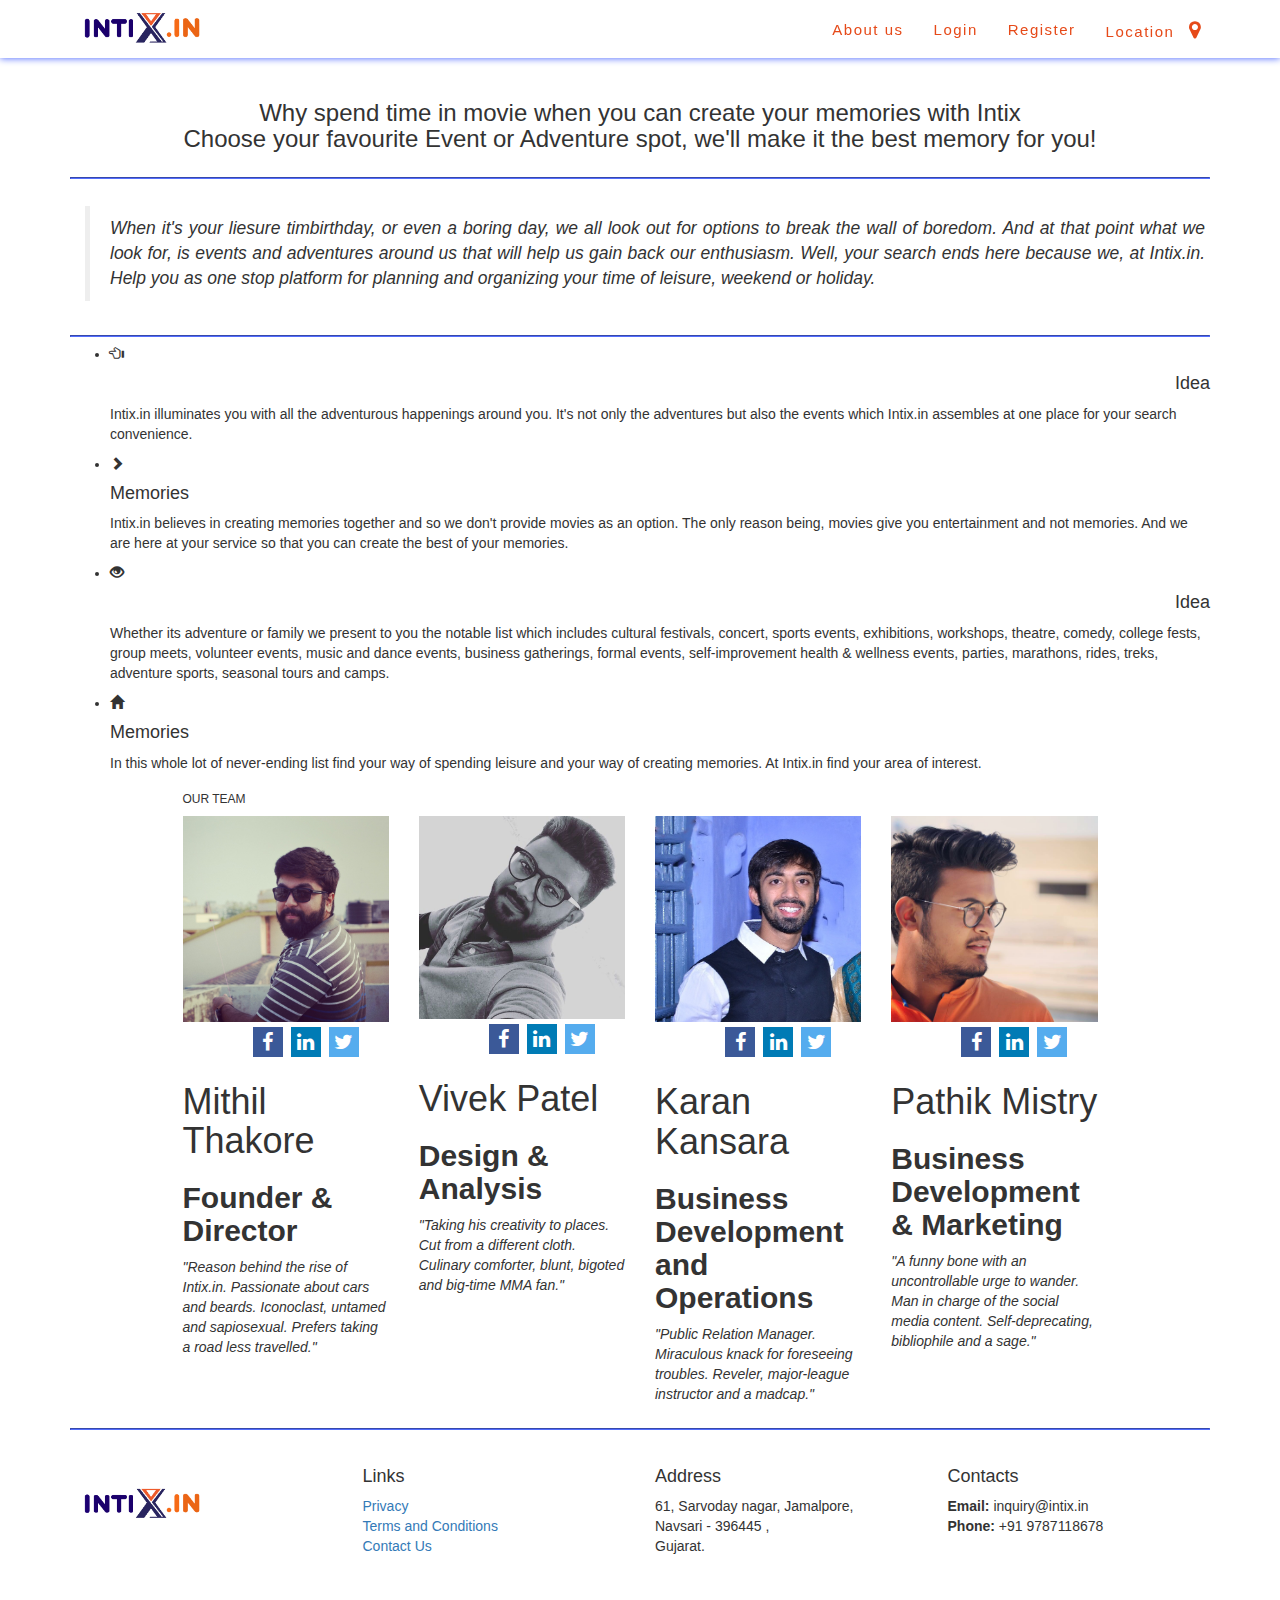
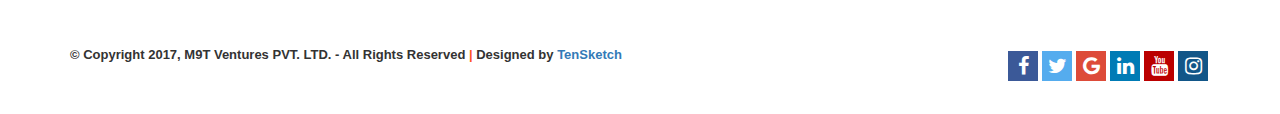
==== about.html @ 8bdb4c5f "intix design" ====
<!DOCTYPE html>
<html>
    <head>
        <title>About us_Intix.in</title>
        <meta name="viewport" content="width=device-width, initial-scale=1.0">
        <meta name="description" content="Events listing and tour planning. Intix believes in creating memories together. We encourages people to spend time together in events and tours rather than people going for movies together. By doing this, we create memories and social strength. We support people spending time with each other either by going places and events happening in and around their city. Whenever people want to step out of their home, we should find intix.in as a one stop solution for planning and organizing your time of leisure, weekend or holiday. This is cool!">
        <meta name="keywords" content="events, adventures, tours, event listing, events planning, best events,, music events, dance events, showtime, ">    
        <!-- Bootstrap -->
        <link rel="shortcut icon" href="images/logo.png" type="image/x-icon">
        
        <link rel="stylesheet" href="css/bootstrap.min.css">
        <link rel="stylesheet" href="https://maxcdn.bootstrapcdn.com/font-awesome/4.5.0/css/font-awesome.min.css">
        <!--stylesheet for our partners-->
        <link rel="stylesheet" href="css/infinite-slider.css">
        <link rel="stylesheet" href="css/style.css">
        <!-- HTML5 Shim andd Respond.js IE8 support of HTML5 elements and media queries -->
        <!-- WARNING: Respond.js doesn't work if you view the page via file:// -->
        <!--[if lt IE 9]>
        <script src="https://oss.maxcdn.com/libs/html5shiv/3.7.0/html5shiv.js"></script>
        <script src="https://oss.maxcdn.com/libs/respond.js/1.3.0/respond.min.js"></script>
        <![endif]-->
                
    </head>
    <body>
        <!--navbar starts-->
      <header>
            <nav class="navbar navbar-white navbar-fixed-top">
                <div class="container">
                    <div class="navbar-header">
                        <a class="navbar-brand" href="index.html">
                            <img alt="Brand" src="images/logo.png" style="width:150px;margin-top: -24px;">
                        </a>
                        <button type="button" class="navbar-toggle collapsed" data-toggle="collapse" data-target="#navbar" aria-expanded="false" aria-controls="navbar">
                            <span class="icon-bar"></span>
                            <span class="icon-bar"></span>
                            <span class="icon-bar"></span>
                        </button>
                    </div>
                    <div id="navbar" class="navbar-collapse collapse">
                        <ul class="nav navbar-nav navbar-right" id="snav">
                            <li><a href="about.html">About us</a></li>
                            <li><a href="#about">Login</a></li>
                            <li><a href="#contact">Register</a></li>
                            <li class="dropdown">
                                <a href="#" class="dropdown-toggle" data-toggle="dropdown" role="button" aria-haspopup="true" aria-expanded="false">Location <span class="fa fa-map-marker location"></span></a>
                                <ul class="dropdown-menu">
                                    <li><a href="#">Bengaluru</a></li>
                                    <li><a href="#">Kolkatta</a></li>
                                    <li><a href="#">Mumbai</a></li>
                                    <li><a href="#">Chennai</a></li>
                                </ul>
                            </li>
                        </ul>
                    </div><!--/.nav-collapse -->
                </div>
            </nav>
        </header>
        <!--navbar ends-->
        <br><br><br><br>
        <div class="container">
            <div class="row">
                <h3><center>Why spend time in movie when you can create your memories with Intix<br>Choose your favourite Event or Adventure spot, we'll make it the best memory for you!</center></h3>
            </div>
            <hr>
        <div class="container">
            <br>
                <blockquote style="text-align: justify; font-style: italic;">When it's your liesure timbirthday, or even a boring day, we all look out for options to break the wall of boredom. And at that point what we look for, is events and adventures around us that will help us gain back our enthusiasm. Well, your search ends here because we, at Intix.in. Help you as one stop platform for planning and organizing your time of leisure, weekend or holiday. </blockquote>
            </div>
            <hr>
    <ul class="timeline">
        <li>
          <div class="timeline-badge info"><i class="glyphicon glyphicon-hand-left"></i></div>
          <div class="timeline-panel" >
            <div class="timeline-heading" style="text-align: right;">
              <h4 class="timeline-title">Idea</h4>
              
            </div>
            <div class="timeline-body" >
              <p>Intix.in illuminates you with all the adventurous happenings around you. It's not only the adventures but also the events which Intix.in assembles at one place for your search convenience.</p>
            </div>
          </div>
        </li>
        <li class="timeline-inverted">
          <div class="timeline-badge warning"><i class="glyphicon glyphicon-chevron-right"></i></div>
          <div class="timeline-panel">
            <div class="timeline-heading">
              <h4 class="timeline-title">Memories</h4>
            </div>
            <div class="timeline-body">
              <p>Intix.in believes in creating memories together and so we don't provide movies as an option. The only reason being, movies give you entertainment and not memories. And we are here at your service so that you can create the best of your memories.</p>
            </div>
          </div>
        </li>
        <li>
          <div class="timeline-badge danger"><i class="glyphicon glyphicon-eye-open"></i></div>
          <div class="timeline-panel">
            <div class="timeline-heading">
              <h4 class="timeline-title" style="text-align: right;">Idea</h4>
              
            </div>
            <div class="timeline-body">
              <p>Whether its adventure or family we present to you the notable list which includes cultural festivals, concert, sports events, exhibitions, workshops, theatre, comedy, college fests, group meets, volunteer events, music and dance events, business gatherings, formal events, self-improvement health & wellness events, parties, marathons, rides, treks, adventure sports, seasonal tours and camps.</p>
            </div>
          </div>
        </li>
        <li class="timeline-inverted">
          <div class="timeline-badge default"><i class="glyphicon glyphicon-home"></i></div>
          <div class="timeline-panel">
            <div class="timeline-heading">
              <h4 class="timeline-title">Memories</h4>
            </div>
            <div class="timeline-body">
              <p>In this whole lot of never-ending list find your way of spending leisure and your way of creating memories. At Intix.in find your area of interest.</p>
            </div>
          </div>
        </li>
        </ul> 
	</div>
            <section class="team">
                <div class="container">
                    <div class="row">
                        <div class="col-md-10 col-md-offset-1">
                            <div class="col-lg-12">
                                <h6 class="description">OUR TEAM</h6>
                                <div class="row pt-md">
                                    <div class="col-lg-3 col-md-3 col-sm-4 col-xs-12 profile">
                                        <div class="img-box">
                                            <img src="images/mithil.jpg" id="imgray" class="img-responsive">
                                            <ul class="text-center">
                                                <a href="#" class="fa fa-facebook"></a>
                                                <a href="#" class="fa fa-linkedin"></a>
                                                <a href="#" class="fa fa-twitter"></a>
                                            </ul>
                                        </div>
                                        <div class="team">                                             
                                            <h1>Mithil Thakore</h1>
                                            <h2><b>Founder & Director</b></h2>
                                            <p><i>"Reason behind the rise of Intix.in. Passionate about cars and beards. Iconoclast, untamed and sapiosexual. Prefers taking a road less travelled."</i></p>
                                        </div>
                                    </div>
                                    <div class="col-lg-3 col-md-3 col-sm-4 col-xs-12 profile">
                                        <div class="img-box">
                                            <img src="images/vivek.jpg" id="imgray" class="img-responsive">
                                            <ul class="text-center">
                                                <a href="#" class="fa fa-facebook"></a>
                                                <a href="#" class="fa fa-linkedin"></a>
                                                <a href="#" class="fa fa-twitter"></a>
                                            </ul>
                                        </div>
                                        <div class="team">                                             
                                            <h1>Vivek Patel</h1>
                                            <h2><b>Design & Analysis</b></h2>
                                            <p><i>"Taking his creativity to places. Cut from a different cloth. Culinary comforter, blunt, bigoted and big-time MMA fan."</i></p>
                                        </div>
                                    </div>
                                    <div class="col-lg-3 col-md-3 col-sm-4 col-xs-12 profile">
                                        <div class="img-box">
                                            <img src="images/Karan.jpg" id="imgray" class="img-responsive">
                                            <ul class="text-center">
                                                <a href="#" class="fa fa-facebook"></a>
                                                <a href="#" class="fa fa-linkedin"></a>
                                                <a href="#" class="fa fa-twitter"></a>
                                            </ul>
                                        </div>
                                        <div class="team">                                             
                                            <h1>Karan Kansara</h1>
                                            <h2><b>Business Development and Operations</b></h2>
                                            <p><i>"Public Relation Manager. Miraculous knack for foreseeing troubles. Reveler, major-league instructor and a madcap."</i></p>
                                        </div>
                                    </div>
                                    <div class="col-lg-3 col-md-3 col-sm-4 col-xs-12 profile">
                                        <div class="img-box">
                                            <img src="images/Pathik.jpg" id="imgray" class="img-responsive">
                                            <ul class="text-center">
                                                <a href="#" class="fa fa-facebook"></a>
                                                <a href="#" class="fa fa-linkedin"></a>
                                                <a href="#" class="fa fa-twitter"></a>
                                            </ul>
                                        </div>
                                        <div class="team">                                             
                                            <h1>Pathik Mistry</h1>
                                            <h2><b>Business Development & Marketing</b></h2>
                                            <p><i>"A funny bone with an uncontrollable urge to wander. Man in charge of the social media content. Self-deprecating, bibliophile and a sage."</i></p>
                                        </div>
                                    </div><div class="col-lg-3 col-md-3 col-sm-4 col-xs-12 profile">
                                       
                                    </div>
                                </div>
                            </div>
                        </div>
                    </div>
                </div>
            </section>
        
        <!--footer starts-->
        <footer>
            <div class="container">
                <hr>
                <div class="row" style="padding-top: 20px;">
                <div class="col-sm-12 col-md-3 col-lg-3">
                    <a class="navbar-brand" href="index.html"><img alt="Brand" src="images/logo.png" style="width:150px;"></a>
                </div>    
                    <div class="col-sm-12 col-md-3 col-lg-3">
                        <h4>Links</h4>
                            <a class="linkfooter" href="privacy.html" target="_blank">Privacy</a><br>
                            <a class="linkfooter" href="terms_&_conditions.html" target="_blank">Terms and Conditions</a><br>
                            <a class="linkfooter" href="privacy.html" target="_blank">Contact Us</a><br>
                    </div>    
                    <div class="col-sm-12 col-md-3 col-lg-3">
                        <h4>Address</h4>
                        <p>61, Sarvoday nagar, Jamalpore,<br>Navsari - 396445 , <br>Gujarat.</p>
                        
                    </div>    
                    <div class="col-sm-12 col-md-3 col-lg-3" >
                        <h4>Contacts</h4>
                        <p><b>Email:</b>&nbsp;inquiry@intix.in<br><b>Phone:</b>&nbsp;+91 9787118678</p>
                    </div>    
                </div>
                <br><br><br><br>
                <div class="row">
                    <div class="col-sm-12 col-md-6 col-lg-6">
                        <div class="copyright">
                            <p> © Copyright 2017, M9T Ventures PVT. LTD. - All Rights Reserved <span style="color: #FF5722">|</span> Designed by <a href="www.tensketch.com">TenSketch</a></p>
                        </div>
                    </div>
                    <div class="col-sm-12 col-md-6 col-lg-6">
                        <div class="social">
                            <a href="#" class="fa fa-facebook"></a>
                            <a href="#" class="fa fa-twitter"></a>
                            <a href="#" class="fa fa-google"></a>
                            <a href="#" class="fa fa-linkedin"></a>
                            <a href="#" class="fa fa-youtube"></a>
                            <a href="#" class="fa fa-instagram"></a>
                            
                        </div>
                    </div>
                                     
                    
                </div>
                
                    
            
            </div>
        </footer>
        <!--footer ends-->
        
        <!-- jQuery (necessary for Bootstrap's JavaScript plugins) -->
        <script src="https://ajax.googleapis.com/ajax/libs/jquery/1.12.4/jquery.min.js"></script>
        <!-- Include all compiled plugins (below), or include individual files as needed -->
        <script src="js/bootstrap.min.js"></script>
        
  </body>
</html>
---- css/infinite-slider.css ----
/* Slider */
.slick-slide {
    margin: 0px 20px;
}

.slick-slide img {
    width: 100%;
}

.slick-slider
{
    position: relative;
    display: block;
    box-sizing: border-box;
    -webkit-user-select: none;
    -moz-user-select: none;
    -ms-user-select: none;
            user-select: none;
    -webkit-touch-callout: none;
    -khtml-user-select: none;
    -ms-touch-action: pan-y;
        touch-action: pan-y;
    -webkit-tap-highlight-color: transparent;
}

.slick-list
{
    position: relative;
    display: block;
    overflow: hidden;
    margin: 0;
    padding: 0;
}
.slick-list:focus
{
    outline: none;
}
.slick-list.dragging
{
    cursor: pointer;
    cursor: hand;
}

.slick-slider .slick-track,
.slick-slider .slick-list
{
    -webkit-transform: translate3d(0, 0, 0);
       -moz-transform: translate3d(0, 0, 0);
        -ms-transform: translate3d(0, 0, 0);
         -o-transform: translate3d(0, 0, 0);
            transform: translate3d(0, 0, 0);
}

.slick-track
{
    position: relative;
    top: 0;
    left: 0;
    display: block;
}
.slick-track:before,
.slick-track:after
{
    display: table;
    content: '';
}
.slick-track:after
{
    clear: both;
}
.slick-loading .slick-track
{
    visibility: hidden;
}

.slick-slide
{
    display: none;
    float: left;
    height: 100%;
    min-height: 1px;
}
[dir='rtl'] .slick-slide
{
    float: right;
}
.slick-slide img
{
    display: block;
}
.slick-slide.slick-loading img
{
    display: none;
}
.slick-slide.dragging img
{
    pointer-events: none;
}
.slick-initialized .slick-slide
{
    display: block;
}
.slick-loading .slick-slide
{
    visibility: hidden;
}
.slick-vertical .slick-slide
{
    display: block;
    height: auto;
    border: 1px solid transparent;
}
.slick-arrow.slick-hidden {
    display: none;
}
---- css/style.css ----
/* navbar style */
            .navbar-white {
                background-color:#fff;
                border-radius:0;
                box-shadow: 0px 0.5px 7px #536DFE;
                padding: 5px 0px 0px;
                
            }
            .navbar-nav > li >a{
                color:#E64A19;
            }
            .navbar-nav > li >a:hover{
                background:#FF5722;
                color:#fff;
            }
            .location{
                padding: 0px !important;
                margin: 0px !important;
            }
            .navbar-toggle .icon-bar{
                background-color: black;
            }
            #snav{
                font-size: 15px; 
                font-weight:300; 
                color: #212121; 
                letter-spacing: 0.15rem;
            }
.navbar-brand{
    margin-left: 0px !important;
    padding-left: 0px;
}
                        
            /* html & body styles */
            body{
                background: #fff;
            }

            /* horizontal line style */
            hr{
                display: block;
                margin-top: 1em;
                margin-bottom: 0.5em;
                margin-left: auto;
                margin-right: auto;
                border-style: inset;
                border-width: 1px;
                border-color: #536DFE;
            }

            /* Carousel Styles*/
            .carousel-indicators .active {
                background-color: #2980b9;
            }
            
            .carousel-inner img {
                width: 100%;
                height: 100%;
            }
            .carousel-inner{
                height: 40vh;
            }
            .carousel-control {
                width: 0;
            }

            .carousel-control.left,.carousel-control.right {
	           opacity: 1;
	           filter: alpha(opacity=100);
	           background-image: none;
	           background-repeat: no-repeat;
	           text-shadow: none;
            }

            .carousel-control.left span {
                padding: 15px;
            }

            .carousel-control.right span {
	           margin-right: 5px;
            }   
            
            .carousel-control .glyphicon-chevron-left, 
            .carousel-control .glyphicon-chevron-right, 
            .carousel-control .icon-prev, 
            .carousel-control .icon-next {
	           position: absolute;
	           top: 45%;
	           z-index: 5;
	           display: inline-block;
            }

            .carousel-control .glyphicon-chevron-left,
            .carousel-control .icon-prev {
	           left: 0;
            }

            .carousel-control .glyphicon-chevron-right,
            .carousel-control .icon-next {
	           right: 0;
            }

            .carousel-cntrol.left span,
            .carousel-control.right span {
	           background-color: none;
            }

            .carousel-control.left span:hover,
            .carousel-control.right span:hover {
	           opacity: .7;
	           filter: alpha(opacity=70);
            }
            
            /* style for tab toggle*/
            .stab{
                font-size: 17px; 
                font-weight:500; 
                color: #212121; 
                letter-spacing: 0.2rem;
                border: 1.5px solid;
                border-color: #FF5722;
            }
            nav-tabs > li, .nav-pills > li {
                float:none;
                display:inline-block;
                *display:inline; /* ie7 fix */
                zoom:1; /* hasLayout ie7 trigger */
                padding: 10px;
            }
            .nav-tabs, .nav-pills {
                text-align: center;
                border-radius: 10px;
            }       
            .tab-content{
                position: relative;
                padding-top: 20px;
            }
            .nav-pills>li.active>a, .nav-pills>li.active>a:focus, .nav-pills>li.active>a:hover{
                color: #fff;
                background-color: #FF5722; 
            }

            /* hover image with center icons */
            .pdf-thumb-box{
                display:inline-block;
                position:relative !important; 
                overflow: hidden;
                border-radius: 5px;
                
            }
            .pdf-thumb-box-overlay {
                display:none;
            }
            .pdf-thumb-box a:hover .pdf-thumb-box-overlay {
                display:inline;
                text-align:center;
                position: absolute;
                transition: background 0.2s ease, padding 0.8s linear;
                background-color: #6D5CA1; 
                color: #fff;
                width:100%;
                height:100%;
                text-shadow: 0 1px 2px rgba(0, 0, 0, .6);
                opacity: 0.85   ;
            }
            .pdf-thumb-box-overlay span {
                position: relative;
                top: 35%;
                -webkit-transform: translateY(-50%);
                -ms-transform: translateY(-50%);
                transform: translateY(-50%);
            }

            /* style for all categories */
            .name-allc{
                padding-top: 10px;
                padding-left: 40px;
                color: #212121;
                font-weight: 500;
                font-size: 15px;
            }
            #icon_size{
                height: 60px;
                width: 60px;
                margin-left: 32px;
            }
            
            /*featured section card style*/
            .card{
                text-align: center;
                font-weight: 600;
                box-shadow: 0px 5px 10px 0px #BDBDBD;
                border-left: 0px solid #BDBDBD;
                border-radius: 5px
            }
            
            /* style for testimonials */
            #quote-carousel {
                padding: 0 10px 30px 10px;
                margin-top: 20px;
            }
            #quote-carousel .carousel-control {
                background: none;
                color: #CACACA;
                font-size: 2.3em;
                text-shadow: none;
                margin-top: 30px;
            }
            #quote-carousel .carousel-indicators {
                position: relative;
                right: 50%;
                top: 0%;
                bottom: 0px;
                margin-top: 0;
                
                margin-right: -19px;
            }
            #quote-carousel .carousel-indicators li {
                width: 50px;
                height: 50px;
                cursor: pointer;
                border: 1px solid #ccc;
                box-shadow: 0 0 5px rgba(0, 0, 0, 0.1);
                border-radius: 50%;
                opacity: 0.4;
                overflow: hidden;
                transition: all .4s ease-in;
                vertical-align: middle;
            }
            #quote-carousel .carousel-indicators .active {
                width: 128px;
                height: 128px;
                opacity: 1;
                transition: all .2s;
            }   
            .item blockquote {
                border-left: none;
                margin: 0;
            }
            .item blockquote p:before {
                content: "\f10d";
                font-family: 'Fontawesome';
                float: left;
                margin-right: 10px;
            }
/* maps style*/
            .map-responsive{
                overflow:hidden;
                padding-bottom: 75%;
                position:relative;
                height:0;
                margin-left: 60px;
                border-radius: 5px;
                box-shadow: 1px 1px 4px 1px;
            }
            .map-responsive iframe{
                left:0;
                top:0;
                height:100%;
                width:100%;
                position:absolute;
            }
            /*form style*/ 
            #formdiv{
                border-radius: 5px;
                padding-bottom: 10px;
                padding-top: 10px;
                box-shadow: 1px 1px 4px 1px;
            }
            
            .btn {
                padding: 10px 20px;
                border: 0 none;
                font-weight: 700;
                letter-spacing: 2px;
                text-transform: uppercase;
            }
 
            .btn:focus, .btn:active:focus, .btn.active:focus {
                outline: 0 none;
            }
 
            .btn-primary {
                background: #E64A19;
                color: #ffffff;
                margin: 5px;
            }
 
            .btn-primary:hover, .btn-primary:focus, .btn-primary:active, .btn-primary.active, .open > .dropdown-toggle.btn-primary {
                background: #FF5722;
            }
 
            .btn-primary:active, .btn-primary.active {
                background: #E64A19;
                box-shadow: none;
            }
            .form-control:focus, .select:focus {
                border-color: #eb6616;
                box-shadow: 0 0px 1px rgb(235,102,22);
            }
            .form-group {
                margin-bottom: 15px;
                
            }
            .form-control{
                
            }
            /*form style*/ 
                
            /*style for select*/
            #tic_details{
                padding-bottom: 10px;
                padding-top: 10px;
            }
            .select, #form{
                border-radius: 5px;
                padding-bottom: 10px;
                padding-top: 10px;
                width: 50%;
                text-align: left;
                padding-left: 10px;
            }
            /* testimonials Carousel */

            #quote-carousel {
                padding: 0 10px 30px 10px;
                margin-top: 30px;
    
            }
            #quote-carousel .carousel-control {
                background: none;
                color: #CACACA;
                font-size: 2.3em;
                text-shadow: none;
                margin-top: 30px;
            }
            #quote-carousel .carousel-control.left {
                left: -60px;
            }
            #quote-carousel .carousel-control.right {
                right: -60px;
            }
            #quote-carousel .carousel-indicators {
                right: 50%;
                top: auto;
                bottom: 0px;
                margin-right: -19px;
            }
            #quote-carousel .carousel-indicators li {
                width: 50px;
                height: 50px;
                margin: 5px;
                cursor: pointer;
                border: 4px solid #CCC;
                border-radius: 50px;
                opacity: 0.4;
                overflow: hidden;
                transition: all 0.4s;
            }
            #quote-carousel .carousel-indicators .active {
                background: #333333;
                width: 128px;
                height: 128px;
                border-radius: 100px;
                border-color: #f33;
                opacity: 1;
                overflow: hidden;
            }
            .carousel-inner {
                min-height: 300px;
            }
            .item blockquote {
                border-left: none;
                margin: 0;
            }
            .item blockquote p:before {
                content: "\f10d";
                font-family: 'Fontawesome';
                float: left;
                margin-right: 10px;
            }
            
            /*footer style*/
            .social{
                padding-left: 0;
                margin-bottom: 2em;
                list-style: none;
                display: flex;
                flex-wrap: wrap;
                justify-content: flex-end;
                -webkit-justify-content: flex-end;
            }
            .copyright{
                
                font-size: 13px;
                font-weight: 600;
                
            }

            /* style for social icons*/
            .fa {
                padding: 5px;
                font-size: 20px;
                width: 30px;
                text-align: center;
                text-decoration: none;
                margin: 5px 2px;
            }
            .fa:hover {
                opacity: 0.7;
            }
            .fa-facebook {
                background: #3B5998;
                color: white;
            }

            .fa-twitter {
                background: #55ACEE;
                color: white;
            }
            .fa-google {
                background: #dd4b39;
                color: white;
            }

            .fa-linkedin {
                background: #007bb5;
                color: white;
            }

            .fa-youtube {
                background: #bb0000;
                color: white;
            }       

            .fa-instagram {
                background: #125688;
                color: white;
            }
            


/*booking page styles*/
.img1 {
    /*filter: gray; IE6-9 *
    -webkit-filter: grayscale(1); /* Google Chrome, Safari 6+ & Opera 15+ */
    -webkit-box-shadow: 0px 2px 6px 1px rgb(83,109,254);
    -moz-box-shadow: 0px 2px 6px 1px rgb(83,109,254);
    box-shadow: 0px 2px 6px 1px rgb(83,109,254);
}

.img1:hover {
    filter: none; /* IE6-9 */
    -webkit-filter: grayscale(0); /* Google Chrome, Safari 6+ & Opera 15+ */
}
/*booking page styles*/
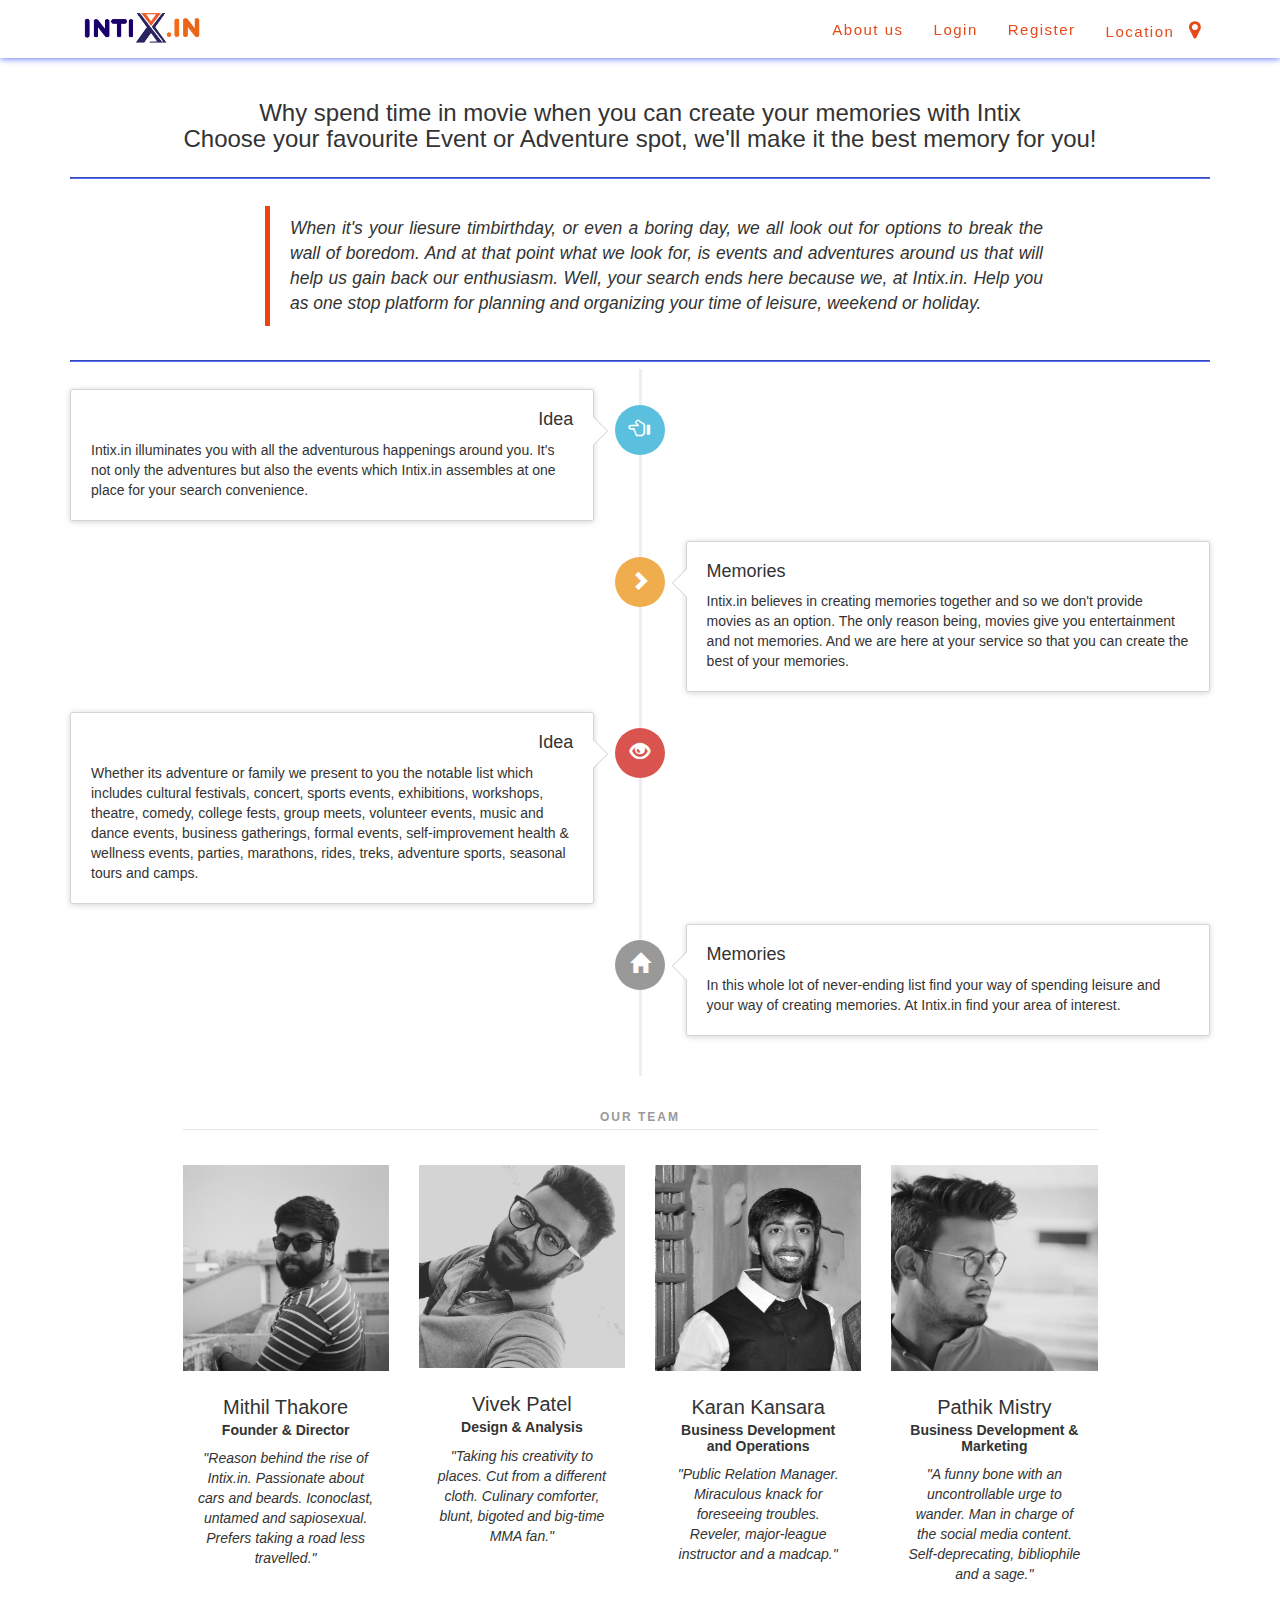
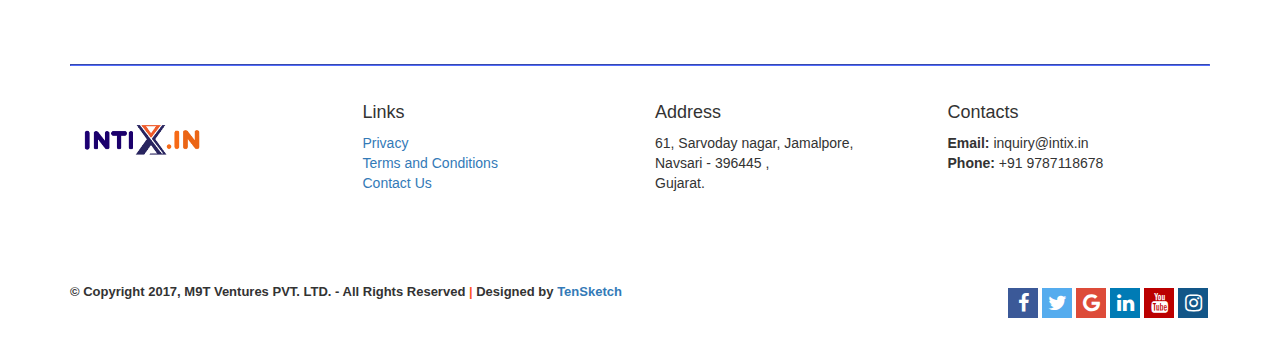
==== commit 66402c8d: "about us styles edited" ====
--- a/about.html
+++ b/about.html
@@ -19,6 +19,299 @@
         <script src="https://oss.maxcdn.com/libs/html5shiv/3.7.0/html5shiv.js"></script>
         <script src="https://oss.maxcdn.com/libs/respond.js/1.3.0/respond.min.js"></script>
         <![endif]-->
+        <style>
+                      /*style for about us timeline*/
+            .timeline {
+                list-style: none;
+                padding: 20px 0 20px;
+                position: relative;
+            }
+
+            .timeline:before {
+                top: 0;
+                bottom: 0;
+                position: absolute;
+                content: " ";
+                width: 3px;
+                background-color: #eeeeee;
+                left: 50%;
+                margin-left: -1.5px;
+            }
+
+            .timeline > li {
+                margin-bottom: 20px;
+                position: relative;
+            }
+
+            .timeline > li:before,.timeline > li:after {
+                content: " ";
+                display: table;
+            }
+
+            .timeline > li:after {
+                clear: both;
+            }
+            
+            .timeline > li:before,.timeline > li:after {
+                content: " ";
+                display: table;
+            }
+
+            .timeline > li:after {
+                clear: both;
+            }
+
+            .timeline > li > .timeline-panel {
+                width: 46%;
+                float: left;
+                border: 1px solid #d4d4d4;
+                border-radius: 2px;
+                padding: 20px;
+                position: relative;
+                -webkit-box-shadow: 0 1px 6px rgba(0, 0, 0, 0.175);
+                box-shadow: 0 1px 6px rgba(0, 0, 0, 0.175);
+            }
+
+            .timeline > li > .timeline-panel:before {
+                position: absolute;
+                top: 26px;
+                right: -15px;
+                display: inline-block;
+                border-top: 15px solid transparent;
+                border-left: 15px solid #ccc;
+                border-right: 0 solid #ccc;
+                border-bottom: 15px solid transparent;
+                content: " ";
+            }   
+
+            .timeline > li > .timeline-panel:after {
+                position: absolute;
+                top: 27px;
+                right: -14px;
+                display: inline-block;
+                border-top: 14px solid transparent;
+                border-left: 14px solid #fff;
+                border-right: 0 solid #fff;
+                border-bottom: 14px solid transparent;
+                content: " ";
+            }
+
+            .timeline > li > .timeline-badge {
+                color: #fff;
+                width: 50px;      
+                height: 50px;
+                line-height: 50px;
+                font-size: 1.4em;
+                text-align: center;
+                position: absolute;
+                top: 16px;
+                left: 50%;
+                margin-left: -25px;
+                background-color: #999999;
+                z-index: 100;
+                border-top-right-radius: 50%;
+                border-top-left-radius: 50%;
+                border-bottom-right-radius: 50%;
+                border-bottom-left-radius: 50%;
+            }
+
+            .timeline > li.timeline-inverted > .timeline-panel {
+                float: right;
+            }
+
+            .timeline > li.timeline-inverted > .timeline-panel:before {
+                border-left-width: 0;
+                border-right-width: 15px;
+                left: -15px;
+                right: auto;
+            }
+
+            .timeline > li.timeline-inverted > .timeline-panel:after {
+                border-left-width: 0;
+                border-right-width: 14px;
+                left: -14px;
+                right: auto;
+            }
+
+            .timeline-badge.primary {
+                background-color: #2e6da4 !important;
+            }
+
+            .timeline-badge.success {
+                background-color: #3f903f !important;
+            }
+
+            .timeline-badge.warning {
+                background-color: #f0ad4e !important;
+            }       
+
+.timeline-badge.danger {
+    background-color: #d9534f !important;
+}
+
+.timeline-badge.info {
+    background-color: #5bc0de !important;
+}
+
+.timeline-title {
+    margin-top: 0;
+    color: inherit;
+}
+
+.timeline-body > p,
+.timeline-body > ul {
+    margin-bottom: 0;
+}
+
+.timeline-body > p + p {
+  margin-top: 5px;
+}
+
+@media (max-width: 767px) {
+  ul.timeline:before {
+    left: 40px;
+  }
+  
+  ul.timeline > li > .timeline-panel {
+    width: calc(100% - 90px);
+    width: -moz-calc(100% - 90px);
+    width: -webkit-calc(100% - 90px);
+  }
+  
+  ul.timeline > li > .timeline-badge {
+    left: 15px;
+    margin-left: 0;
+    top: 16px;
+  }
+  
+  ul.timeline > li > .timeline-panel {
+    float: right;
+  }
+  
+  ul.timeline > li > .timeline-panel:before {
+    border-left-width: 0;
+    border-right-width: 15px;
+    left: -15px;
+    right: auto;
+  }
+  
+  ul.timeline > li > .timeline-panel:after {
+    border-left-width: 0;
+    border-right-width: 14px;
+    left: -14px;
+    right: auto;
+  }
+}
+            
+            blockquote {  
+                width: 70%;
+                border-color: #ef420d;
+                margin-left: 180px;
+            }
+            /*style for meeet the teams starts*/
+            @import url(https://fonts.googleapis.com/css?family=Quicksand:400,300);
+
+.team{
+    padding:15px;
+    text-align: center;
+}
+h6.description{
+	font-weight: bold;
+	letter-spacing: 2px;
+	color: #999;
+	border-bottom: 1px solid rgba(0, 0, 0,0.1);
+	padding-bottom: 5px;
+}
+.profile{
+	margin-top: 25px;
+}
+.profile h1{
+	font-weight: normal;
+	font-size: 20px;
+	margin:10px 0 0 0;
+}
+.profile h2{
+	font-size: 14px;
+	font-weight: lighter;
+	margin-top: 5px;
+}
+.profile .img-box{
+	opacity: 1;
+	display: block;
+	position: relative;
+}
+.profile .img-box:after{
+	content:"";
+	opacity: 0;
+	background-color: #EE5A2A;
+	position: absolute;
+	right: 0;
+	left: 0;
+	top: 0;
+	bottom: 0;
+    
+}
+.img-box ul{
+	position: absolute;
+	z-index: 2;
+	bottom: 50px;
+	text-align: center;
+	width: 100%;
+	padding-left: 0px;
+	height: 0px;
+	margin:0px;
+	opacity: 0;
+}
+.profile .img-box:after, .img-box ul, .img-box ul li{
+	-webkit-transition: all 0.5s ease-in-out 0s;
+    -moz-transition: all 0.5s ease-in-out 0s;
+    transition: all 0.5s ease-in-out 0s;
+    
+}
+.img-box ul li{
+	font-size: 20px;
+	letter-spacing: 10px;
+}
+.img-box ul li{
+	width: 30px;
+    height: 30px;
+    text-align: center;
+    border: none;
+    margin: 2px;
+    padding: 5px;
+	display: inline-block;
+}
+
+.img-box:hover:after{
+	opacity: 0.5;
+    
+}
+.img-box:hover ul{
+	opacity: 1;
+    
+}
+
+.img-box ul a{
+	-webkit-transition: all 0.3s ease-in-out 0s;
+	-moz-transition: all 0.3s ease-in-out 0s;
+	transition: all 0.3s ease-in-out 0s;
+    
+}
+            #imgray{
+                -webkit-filter: grayscale(100%); /* Safari 6.0 - 9.0 */
+    filter: grayscale(100%);
+            }
+            .img-box a{
+	color: #fff;
+                text-decoration: none;
+    
+}
+
+
+
+            /*style for meeet the teams ends*/
+            
+        </style>
                 
     </head>
     <body>
@@ -202,9 +495,9 @@
                 </div>    
                     <div class="col-sm-12 col-md-3 col-lg-3">
                         <h4>Links</h4>
-                            <a class="linkfooter" href="privacy.html" target="_blank">Privacy</a><br>
-                            <a class="linkfooter" href="terms_&_conditions.html" target="_blank">Terms and Conditions</a><br>
-                            <a class="linkfooter" href="privacy.html" target="_blank">Contact Us</a><br>
+                            <a class="linkfooter" href="privacy.html">Privacy</a><br>
+                            <a class="linkfooter" href="terms_&_conditions.html">Terms and Conditions</a><br>
+                            <a class="linkfooter" href="privacy.html">Contact Us</a><br>
                     </div>    
                     <div class="col-sm-12 col-md-3 col-lg-3">
                         <h4>Address</h4>
@@ -225,12 +518,12 @@
                     </div>
                     <div class="col-sm-12 col-md-6 col-lg-6">
                         <div class="social">
-                            <a href="#" class="fa fa-facebook"></a>
-                            <a href="#" class="fa fa-twitter"></a>
-                            <a href="#" class="fa fa-google"></a>
-                            <a href="#" class="fa fa-linkedin"></a>
-                            <a href="#" class="fa fa-youtube"></a>
-                            <a href="#" class="fa fa-instagram"></a>
+                            <a href="#" target="_blank" class="fa fa-facebook"></a>
+                            <a href="#" target="_blank" class="fa fa-twitter"></a>
+                            <a href="#" target="_blank" class="fa fa-google"></a>
+                            <a href="#" target="_blank" class="fa fa-linkedin"></a>
+                            <a href="#" target="_blank" class="fa fa-youtube"></a>
+                            <a href="#" target="_blank" class="fa fa-instagram"></a>
                             
                         </div>
                     </div>
--- a/css/style.css
+++ b/css/style.css
@@ -456,3 +456,6 @@
 /*booking page styles*/
 
 
+
+
+
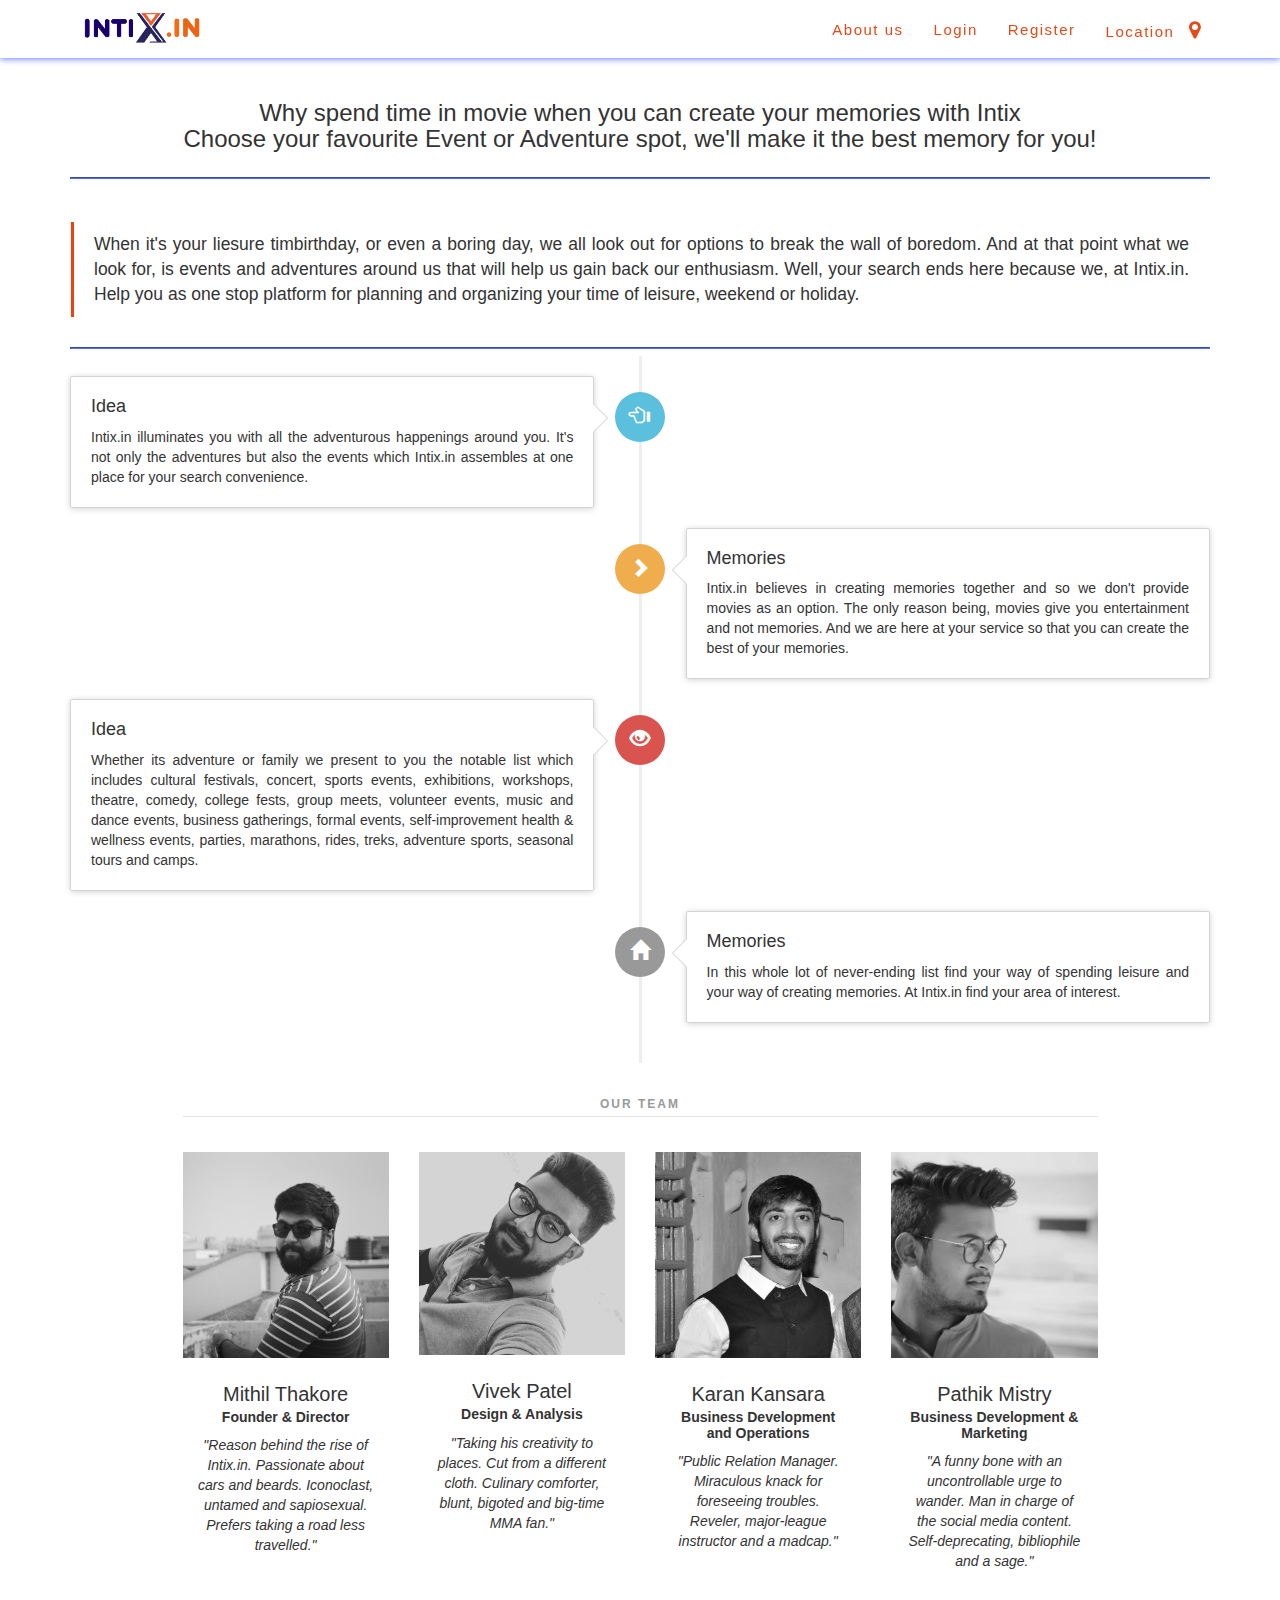
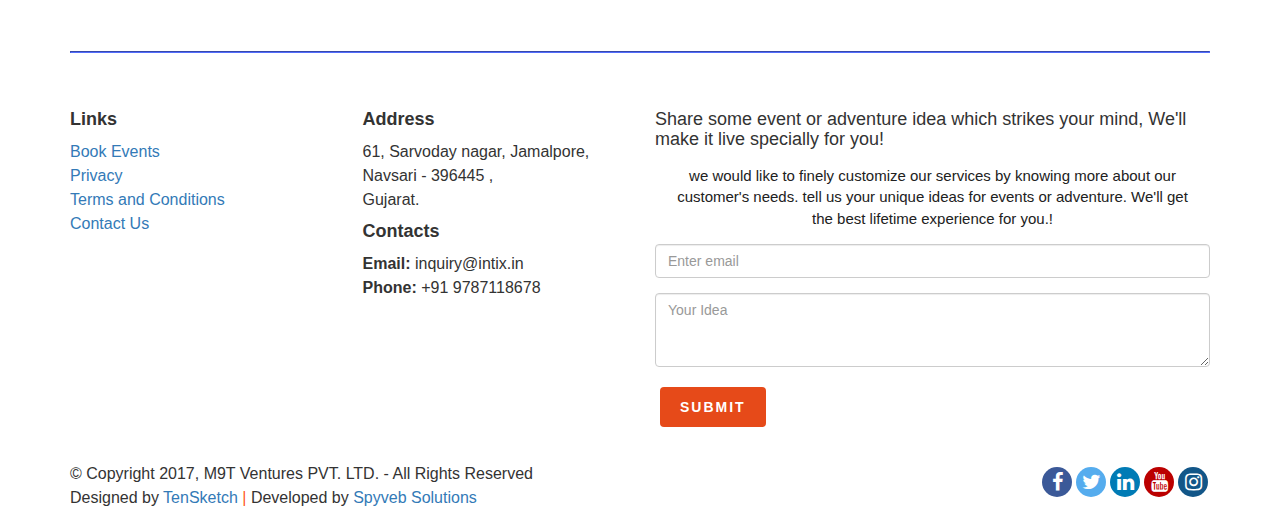
==== commit 459ef819: "media queries added, footer changed" ====
--- a/about.html
+++ b/about.html
@@ -12,306 +12,14 @@
         <link rel="stylesheet" href="https://maxcdn.bootstrapcdn.com/font-awesome/4.5.0/css/font-awesome.min.css">
         <!--stylesheet for our partners-->
         <link rel="stylesheet" href="css/infinite-slider.css">
-        <link rel="stylesheet" href="css/style.css">
+        <link rel="stylesheet" href="style.css">
         <!-- HTML5 Shim andd Respond.js IE8 support of HTML5 elements and media queries -->
         <!-- WARNING: Respond.js doesn't work if you view the page via file:// -->
         <!--[if lt IE 9]>
         <script src="https://oss.maxcdn.com/libs/html5shiv/3.7.0/html5shiv.js"></script>
         <script src="https://oss.maxcdn.com/libs/respond.js/1.3.0/respond.min.js"></script>
         <![endif]-->
-        <style>
-                      /*style for about us timeline*/
-            .timeline {
-                list-style: none;
-                padding: 20px 0 20px;
-                position: relative;
-            }
 
-            .timeline:before {
-                top: 0;
-                bottom: 0;
-                position: absolute;
-                content: " ";
-                width: 3px;
-                background-color: #eeeeee;
-                left: 50%;
-                margin-left: -1.5px;
-            }
-
-            .timeline > li {
-                margin-bottom: 20px;
-                position: relative;
-            }
-
-            .timeline > li:before,.timeline > li:after {
-                content: " ";
-                display: table;
-            }
-
-            .timeline > li:after {
-                clear: both;
-            }
-            
-            .timeline > li:before,.timeline > li:after {
-                content: " ";
-                display: table;
-            }
-
-            .timeline > li:after {
-                clear: both;
-            }
-
-            .timeline > li > .timeline-panel {
-                width: 46%;
-                float: left;
-                border: 1px solid #d4d4d4;
-                border-radius: 2px;
-                padding: 20px;
-                position: relative;
-                -webkit-box-shadow: 0 1px 6px rgba(0, 0, 0, 0.175);
-                box-shadow: 0 1px 6px rgba(0, 0, 0, 0.175);
-            }
-
-            .timeline > li > .timeline-panel:before {
-                position: absolute;
-                top: 26px;
-                right: -15px;
-                display: inline-block;
-                border-top: 15px solid transparent;
-                border-left: 15px solid #ccc;
-                border-right: 0 solid #ccc;
-                border-bottom: 15px solid transparent;
-                content: " ";
-            }   
-
-            .timeline > li > .timeline-panel:after {
-                position: absolute;
-                top: 27px;
-                right: -14px;
-                display: inline-block;
-                border-top: 14px solid transparent;
-                border-left: 14px solid #fff;
-                border-right: 0 solid #fff;
-                border-bottom: 14px solid transparent;
-                content: " ";
-            }
-
-            .timeline > li > .timeline-badge {
-                color: #fff;
-                width: 50px;      
-                height: 50px;
-                line-height: 50px;
-                font-size: 1.4em;
-                text-align: center;
-                position: absolute;
-                top: 16px;
-                left: 50%;
-                margin-left: -25px;
-                background-color: #999999;
-                z-index: 100;
-                border-top-right-radius: 50%;
-                border-top-left-radius: 50%;
-                border-bottom-right-radius: 50%;
-                border-bottom-left-radius: 50%;
-            }
-
-            .timeline > li.timeline-inverted > .timeline-panel {
-                float: right;
-            }
-
-            .timeline > li.timeline-inverted > .timeline-panel:before {
-                border-left-width: 0;
-                border-right-width: 15px;
-                left: -15px;
-                right: auto;
-            }
-
-            .timeline > li.timeline-inverted > .timeline-panel:after {
-                border-left-width: 0;
-                border-right-width: 14px;
-                left: -14px;
-                right: auto;
-            }
-
-            .timeline-badge.primary {
-                background-color: #2e6da4 !important;
-            }
-
-            .timeline-badge.success {
-                background-color: #3f903f !important;
-            }
-
-            .timeline-badge.warning {
-                background-color: #f0ad4e !important;
-            }       
-
-.timeline-badge.danger {
-    background-color: #d9534f !important;
-}
-
-.timeline-badge.info {
-    background-color: #5bc0de !important;
-}
-
-.timeline-title {
-    margin-top: 0;
-    color: inherit;
-}
-
-.timeline-body > p,
-.timeline-body > ul {
-    margin-bottom: 0;
-}
-
-.timeline-body > p + p {
-  margin-top: 5px;
-}
-
-@media (max-width: 767px) {
-  ul.timeline:before {
-    left: 40px;
-  }
-  
-  ul.timeline > li > .timeline-panel {
-    width: calc(100% - 90px);
-    width: -moz-calc(100% - 90px);
-    width: -webkit-calc(100% - 90px);
-  }
-  
-  ul.timeline > li > .timeline-badge {
-    left: 15px;
-    margin-left: 0;
-    top: 16px;
-  }
-  
-  ul.timeline > li > .timeline-panel {
-    float: right;
-  }
-  
-  ul.timeline > li > .timeline-panel:before {
-    border-left-width: 0;
-    border-right-width: 15px;
-    left: -15px;
-    right: auto;
-  }
-  
-  ul.timeline > li > .timeline-panel:after {
-    border-left-width: 0;
-    border-right-width: 14px;
-    left: -14px;
-    right: auto;
-  }
-}
-            
-            blockquote {  
-                width: 70%;
-                border-color: #ef420d;
-                margin-left: 180px;
-            }
-            /*style for meeet the teams starts*/
-            @import url(https://fonts.googleapis.com/css?family=Quicksand:400,300);
-
-.team{
-    padding:15px;
-    text-align: center;
-}
-h6.description{
-	font-weight: bold;
-	letter-spacing: 2px;
-	color: #999;
-	border-bottom: 1px solid rgba(0, 0, 0,0.1);
-	padding-bottom: 5px;
-}
-.profile{
-	margin-top: 25px;
-}
-.profile h1{
-	font-weight: normal;
-	font-size: 20px;
-	margin:10px 0 0 0;
-}
-.profile h2{
-	font-size: 14px;
-	font-weight: lighter;
-	margin-top: 5px;
-}
-.profile .img-box{
-	opacity: 1;
-	display: block;
-	position: relative;
-}
-.profile .img-box:after{
-	content:"";
-	opacity: 0;
-	background-color: #EE5A2A;
-	position: absolute;
-	right: 0;
-	left: 0;
-	top: 0;
-	bottom: 0;
-    
-}
-.img-box ul{
-	position: absolute;
-	z-index: 2;
-	bottom: 50px;
-	text-align: center;
-	width: 100%;
-	padding-left: 0px;
-	height: 0px;
-	margin:0px;
-	opacity: 0;
-}
-.profile .img-box:after, .img-box ul, .img-box ul li{
-	-webkit-transition: all 0.5s ease-in-out 0s;
-    -moz-transition: all 0.5s ease-in-out 0s;
-    transition: all 0.5s ease-in-out 0s;
-    
-}
-.img-box ul li{
-	font-size: 20px;
-	letter-spacing: 10px;
-}
-.img-box ul li{
-	width: 30px;
-    height: 30px;
-    text-align: center;
-    border: none;
-    margin: 2px;
-    padding: 5px;
-	display: inline-block;
-}
-
-.img-box:hover:after{
-	opacity: 0.5;
-    
-}
-.img-box:hover ul{
-	opacity: 1;
-    
-}
-
-.img-box ul a{
-	-webkit-transition: all 0.3s ease-in-out 0s;
-	-moz-transition: all 0.3s ease-in-out 0s;
-	transition: all 0.3s ease-in-out 0s;
-    
-}
-            #imgray{
-                -webkit-filter: grayscale(100%); /* Safari 6.0 - 9.0 */
-    filter: grayscale(100%);
-            }
-            .img-box a{
-	color: #fff;
-                text-decoration: none;
-    
-}
-
-
-
-            /*style for meeet the teams ends*/
-            
-        </style>
                 
     </head>
     <body>
@@ -352,19 +60,19 @@
         <br><br><br><br>
         <div class="container">
             <div class="row">
-                <h3><center>Why spend time in movie when you can create your memories with Intix<br>Choose your favourite Event or Adventure spot, we'll make it the best memory for you!</center></h3>
+                <h3 class="hc">Why spend time in movie when you can create your memories with Intix<br>Choose your favourite Event or Adventure spot, we'll make it the best memory for you!</h3>
             </div>
             <hr>
-        <div class="container">
+           <div class="row">
             <br>
-                <blockquote style="text-align: justify; font-style: italic;">When it's your liesure timbirthday, or even a boring day, we all look out for options to break the wall of boredom. And at that point what we look for, is events and adventures around us that will help us gain back our enthusiasm. Well, your search ends here because we, at Intix.in. Help you as one stop platform for planning and organizing your time of leisure, weekend or holiday. </blockquote>
+                <blockquote>When it's your liesure timbirthday, or even a boring day, we all look out for options to break the wall of boredom. And at that point what we look for, is events and adventures around us that will help us gain back our enthusiasm. Well, your search ends here because we, at Intix.in. Help you as one stop platform for planning and organizing your time of leisure, weekend or holiday. </blockquote>
             </div>
             <hr>
     <ul class="timeline">
         <li>
           <div class="timeline-badge info"><i class="glyphicon glyphicon-hand-left"></i></div>
           <div class="timeline-panel" >
-            <div class="timeline-heading" style="text-align: right;">
+            <div class="timeline-heading">
               <h4 class="timeline-title">Idea</h4>
               
             </div>
@@ -388,7 +96,7 @@
           <div class="timeline-badge danger"><i class="glyphicon glyphicon-eye-open"></i></div>
           <div class="timeline-panel">
             <div class="timeline-heading">
-              <h4 class="timeline-title" style="text-align: right;">Idea</h4>
+              <h4 class="timeline-title">Idea</h4>
               
             </div>
             <div class="timeline-body">
@@ -408,8 +116,8 @@
           </div>
         </li>
         </ul> 
-	</div>
-            <section class="team">
+    </div>
+         <section class="team">
                 <div class="container">
                     <div class="row">
                         <div class="col-md-10 col-md-offset-1">
@@ -489,38 +197,49 @@
         <footer>
             <div class="container">
                 <hr>
-                <div class="row" style="padding-top: 20px;">
-                <div class="col-sm-12 col-md-3 col-lg-3">
-                    <a class="navbar-brand" href="index.html"><img alt="Brand" src="images/logo.png" style="width:150px;"></a>
-                </div>    
-                    <div class="col-sm-12 col-md-3 col-lg-3">
-                        <h4>Links</h4>
+                <br><br>
+                <div class="row" style="margin-bottom: -50px;">
+                    <div class="col-sm-12 col-md-3 col-lg-3 col-xs-12 footer-columns">
+                        <h4><b>Links</b></h4>
+                            <a class="linkfooter" href="booknow.html">Book Events</a><br>
                             <a class="linkfooter" href="privacy.html">Privacy</a><br>
                             <a class="linkfooter" href="terms_&_conditions.html">Terms and Conditions</a><br>
                             <a class="linkfooter" href="privacy.html">Contact Us</a><br>
                     </div>    
-                    <div class="col-sm-12 col-md-3 col-lg-3">
-                        <h4>Address</h4>
+                    <div class="col-sm-12 col-md-3 col-lg-3 col-xs-12 footer-columns">
+                        <h4><b>Address</b></h4>
                         <p>61, Sarvoday nagar, Jamalpore,<br>Navsari - 396445 , <br>Gujarat.</p>
+                        <h4><b>Contacts</b></h4>
+                        <p><b>Email:</b>&nbsp;inquiry@intix.in<br><b>Phone:</b>&nbsp;+91 9787118678</p>
                         
-                    </div>    
-                    <div class="col-sm-12 col-md-3 col-lg-3" >
-                        <h4>Contacts</h4>
-                        <p><b>Email:</b>&nbsp;inquiry@intix.in<br><b>Phone:</b>&nbsp;+91 9787118678</p>
-                    </div>    
+                    </div>   
+                    <div class="col-sm-12 col-md-6 col-lg-6 col-xs-12 cidea">
+                        <h4>Share some event or adventure idea which strikes your mind, We'll make it live specially for you!</h4>
+                        <p>we would like to finely customize our services by knowing more about our customer's needs. tell us your unique ideas for events or adventure. We'll get the best lifetime experience for you.!</p>
+                        <form>
+                            <div class="form-group">
+                                <input type="email" class="form-control" id="exampleInputEmail1" aria-describedby="emailHelp" placeholder="Enter email">
+                            </div>
+                            <div class="form-group">
+                                <textarea class="form-control" id="exampleFormControlTextarea1" placeholder="Your Idea" rows="3"></textarea>
+                            </div>
+                            <button type="submit" class="btn btn-primary footbtn">Submit</button>
+                        </form>
+                    </div>
+                        
                 </div>
                 <br><br><br><br>
-                <div class="row">
-                    <div class="col-sm-12 col-md-6 col-lg-6">
+                <div class="row" id="footbottom">
+                    <div class="col-sm-12 col-md-6 col-lg-6 col-xs-12">
                         <div class="copyright">
-                            <p> © Copyright 2017, M9T Ventures PVT. LTD. - All Rights Reserved <span style="color: #FF5722">|</span> Designed by <a href="www.tensketch.com">TenSketch</a></p>
+                            <p> © Copyright 2017, M9T Ventures PVT. LTD. - All Rights Reserved <br> 
+                                Designed by <a href="http://www.tensketch.com/" target="_blank">TenSketch</a>&nbsp;<span style="color: #FF5722">|</span>&nbsp;Developed by <a href="http://www.spyvebsolutions.com/" target="_blank">Spyveb Solutions</a></p>
                         </div>
                     </div>
-                    <div class="col-sm-12 col-md-6 col-lg-6">
+                    <div class="col-sm-12 col-md-6 col-lg-6 col-xs-12">
                         <div class="social">
                             <a href="#" target="_blank" class="fa fa-facebook"></a>
                             <a href="#" target="_blank" class="fa fa-twitter"></a>
-                            <a href="#" target="_blank" class="fa fa-google"></a>
                             <a href="#" target="_blank" class="fa fa-linkedin"></a>
                             <a href="#" target="_blank" class="fa fa-youtube"></a>
                             <a href="#" target="_blank" class="fa fa-instagram"></a>
--- a/css/infinite-slider.css
+++ b/css/infinite-slider.css
@@ -112,4 +112,5 @@
 }
 .slick-arrow.slick-hidden {
     display: none;
-}+}
+.flexslider{overflow:hidden}
--- a/style.css
+++ b/style.css
@@ -0,0 +1,1027 @@
+            /* navbar style */
+            .navbar-white {
+                background-color:#fff;
+                border-radius:0;
+                box-shadow: 0px 0.5px 7px #536DFE;
+                padding: 5px 0px 0px;
+                
+            }
+            .navbar-nav > li >a{
+                color:#E64A19;
+            }
+            .navbar-nav > li >a:hover{
+                background:#FF5722;
+                color:#fff;
+            }
+            .location{
+                padding: 0px !important;
+                margin: 0px !important;
+            }
+            .navbar-toggle .icon-bar{
+                background-color: black;
+            }
+            #snav{
+                font-size: 15px; 
+                font-weight:300; 
+                color: #212121; 
+                letter-spacing: 0.15rem;
+            }
+            .navbar-brand{
+                margin-left: 0px !important;
+                padding-left: 0px;
+            }
+    
+   
+            /* html & body styles */
+            body{
+                background: #fff;
+            }
+
+            /* horizontal line style */
+            hr{
+                display: block;
+                margin-top: 1em;
+                margin-bottom: 0.5em;
+                margin-left: auto;
+                margin-right: auto;
+                border-style: inset;
+                border-width: 1px;
+                border-color: #536DFE;
+            }
+
+            /* Carousel Styles*/
+            .carousel-indicators .active {
+                background-color: #FF5722;
+                border-color: #1b006c;
+                
+            }
+            
+            .carousel-inner img {
+                width: 100% !important;
+                height: 100%  !important;
+                background-size: cover;
+            }
+            .carousel-inner{
+                height: 300px;
+            }
+            .carousel-control {
+                width: 0;
+            }
+
+            .carousel-control.left,.carousel-control.right {
+	           opacity: 1;
+	           filter: alpha(opacity=100);
+	           background-image: none;
+	           background-repeat: no-repeat;
+	           text-shadow: none;
+            }
+
+            .carousel-control.left span {
+                margin: auto;
+                
+                
+            }
+
+            .carousel-control.right span {
+	           margin: auto;
+            }   
+            
+            .carousel-control .glyphicon-chevron-left, 
+            .carousel-control .glyphicon-chevron-right, 
+            .carousel-control .icon-prev, 
+            .carousel-control .icon-next {
+	           position: absolute;
+	           top: 45%;
+	           z-index: 5;
+	           display: inline-block;
+            }
+
+            .carousel-control .glyphicon-chevron-left,
+            .carousel-control .icon-prev {
+	           left: 0;
+            }
+
+            .carousel-control .glyphicon-chevron-right,
+            .carousel-control .icon-next {
+	           right: 0;
+            }
+
+            .carousel-cntrol.left span,
+            .carousel-control.right span {
+	           background-color: none;
+            }
+
+            .carousel-control.left span:hover,
+            .carousel-control.right span:hover {
+	           opacity: .7;
+	           filter: alpha(opacity=70);
+            }
+            
+            /* style for tab toggle*/
+            .stab{
+                font-size: 17px; 
+                font-weight:500; 
+                color: #212121; 
+                letter-spacing: 0.2rem;
+                border: 1.5px solid;
+                border-color: #FF5722;
+            }
+            nav-tabs > li, .nav-pills > li {
+                float:none;
+                display:inline-block;
+                *display:inline; /* ie7 fix */
+                zoom:1; /* hasLayout ie7 trigger */
+                padding: 10px;
+            }
+            .nav-tabs, .nav-pills {
+                text-align: center;
+                border-radius: 10px;
+            }       
+            .tab-content{
+                position: relative;
+                padding-top: 20px;
+            }
+            .nav-pills>li.active>a, .nav-pills>li.active>a:focus, .nav-pills>li.active>a:hover{
+                color: #fff;
+                background-color: #FF5722; 
+            }
+
+            /* hover image with center icons */
+            .pdf-thumb-box{
+                display:inline-block;
+                position:relative !important; 
+                overflow: hidden;
+                border-radius: 5px;
+                
+            }
+            .pdf-thumb-box-overlay {
+                display:none;
+            }
+            .pdf-thumb-box a:hover .pdf-thumb-box-overlay {
+                display:inline;
+                text-align:center;
+                position: absolute;
+                transition: background 0.2s ease, padding 0.8s linear;
+                background-color: #6D5CA1; 
+                color: #fff;
+                width:100%;
+                height:100%;
+                text-shadow: 0 1px 2px rgba(0, 0, 0, .6);
+                opacity: 0.85   ;
+            }
+            .pdf-thumb-box-overlay span {
+                position: relative;
+                top: 35%;
+                -webkit-transform: translateY(-50%);
+                -ms-transform: translateY(-50%);
+                transform: translateY(-50%);
+            }
+
+            /* style for all categories */
+            .name-allc{
+                text-align: center;
+                
+                color: #212121;
+                font-weight: 500;
+                font-size: 15px;
+            }
+            #icon_size{
+                margin: auto;
+                display:flex;
+                margin-bottom: 20px;
+                margin-top: 20px;
+                height: 90px;
+                width: 90px;
+                
+            }
+            
+            /*featured section card style*/
+            .card{
+                text-align: center;
+                font-weight: 600;
+                box-shadow: 0px 5px 10px 0px #BDBDBD;
+                border-left: 0px solid #BDBDBD;
+                border-radius: 5px
+            }
+            
+            /* style for testimonials */
+            #quote-carousel {
+                padding: 0 10px 30px 10px;
+                margin-top: 20px;
+            }
+            #quote-carousel .carousel-control {
+                background: none;
+                color: #CACACA;
+                font-size: 2.3em;
+                text-shadow: none;
+                margin-top: 30px;
+            }
+            #quote-carousel .carousel-indicators {
+                position: relative;
+                right: 50%;
+                top: 0%;
+                bottom: 0px;
+                margin-top: 0;
+                
+                margin-right: -19px;
+            }
+            #quote-carousel .carousel-indicators li {
+                width: 50px;
+                height: 50px;
+                cursor: pointer;
+                border: 1px solid #ccc;
+                box-shadow: 0 0 5px rgba(0, 0, 0, 0.1);
+                border-radius: 50%;
+                opacity: 0.4;
+                overflow: hidden;
+                transition: all .4s ease-in;
+                vertical-align: middle;
+            }
+            #quote-carousel .carousel-indicators .active {
+                width: 128px;
+                height: 128px;
+                opacity: 1;
+                transition: all .2s;
+            }   
+            .item blockquote {
+                border-left: none;
+                margin: 0;
+            }
+            .item blockquote p:before {
+                content: "\f10d";
+                font-family: 'Fontawesome';
+                float: left;
+                margin-right: 10px;
+            }
+/* maps style*/
+            .map-responsive{
+                overflow:hidden;
+                padding-bottom: 75%;
+                position:relative;
+                height:0;
+                border-radius: 5px;
+                box-shadow: 1px 1px 4px 1px;
+            }
+            .map-responsive iframe{
+                left:0;
+                top:0;
+                height:100%;
+                width:100%;
+                position:absolute;
+            }
+            /*form style*/ 
+            #formdiv{
+                border-radius: 5px;
+                padding-bottom: 10px;
+                padding-top: 10px;
+                box-shadow: 1px 1px 4px 1px;
+            }
+            
+            .btn {
+                padding: 10px 20px;
+                border: 0 none;
+                font-weight: 700;
+                letter-spacing: 2px;
+                text-transform: uppercase;
+            }
+ 
+            .btn:focus, .btn:active:focus, .btn.active:focus {
+                outline: 0 none;
+            }
+ 
+            .btn-primary {
+                background: #E64A19;
+                color: #ffffff;
+                margin: 5px;
+            }
+ 
+            .btn-primary:hover, .btn-primary:focus, .btn-primary:active, .btn-primary.active, .open > .dropdown-toggle.btn-primary {
+                background: #FF5722;
+            }
+ 
+            .btn-primary:active, .btn-primary.active {
+                background: #E64A19;
+                box-shadow: none;
+            }
+            .form-control:focus, .select:focus {
+                border-color: #eb6616;
+                box-shadow: 0 0px 1px rgb(235,102,22);
+            }
+            .form-group {
+                margin-bottom: 15px;
+                
+            }
+            .form-control{
+                
+            }
+            /*form style*/ 
+                
+            /*style for select*/
+            #tic_details{
+                padding-bottom: 10px;
+                padding-top: 10px;
+            }
+            .select, #form{
+                border-radius: 5px;
+                padding-bottom: 10px;
+                padding-top: 10px;
+                width: 100%;
+                text-align: left;
+                padding-left: 10px;
+            }
+            /* testimonials Carousel */
+
+            #quote-carousel {
+                padding: 0 10px 30px 10px;
+                margin-top: 30px;
+    
+            }
+            #quote-carousel .carousel-control {
+                background: none;
+                color: #CACACA;
+                font-size: 2.3em;
+                text-shadow: none;
+                margin-top: 30px;
+            }
+            #quote-carousel .carousel-control.left {
+                left: -60px;
+            }
+            #quote-carousel .carousel-control.right {
+                right: -60px;
+            }
+            #quote-carousel .carousel-indicators {
+                right: 50%;
+                top: auto;
+                bottom: 0px;
+                margin-right: -19px;
+            }
+            #quote-carousel .carousel-indicators li {
+                width: 50px;
+                height: 50px;
+                margin: 5px;
+                cursor: pointer;
+                border: 4px solid #CCC;
+                border-radius: 50px;
+                opacity: 0.4;
+                overflow: hidden;
+                transition: all 0.4s;
+            }
+            #quote-carousel .carousel-indicators .active {
+                background: #333333;
+                width: 128px;
+                height: 128px;
+                border-radius: 100px;
+                border-color: #f33;
+                opacity: 1;
+                overflow: hidden;
+            }
+            .carousel-inner {
+                min-height: 300px;
+            }
+            .item blockquote {
+                border-left: none;
+                margin: 0;
+            }
+            .item blockquote p:before {
+                content: "\f10d";
+                font-family: 'Fontawesome';
+                float: left;
+                margin-right: 10px;
+            }
+            
+            /*footer style*/
+            .social{
+                padding-left: 0;
+                margin-bottom: 2em;
+                list-style: none;
+                display: flex;
+                flex-wrap: wrap;
+                justify-content: flex-end;
+                -webkit-justify-content: flex-end;
+            }
+           
+
+            /* style for social icons*/
+            .fa {
+                padding: 5px;
+                font-size: 20px;
+                width: 30px;
+                text-align: center;
+                text-decoration: none;
+                margin: 5px 2px;
+                border-radius: 50%;
+            }
+
+           
+.fa:hover {
+    opacity: 0.7!important;
+    text-decoration: none!important;
+}
+
+.fa-facebook {
+  background: #3B5998;
+  color: white!important;
+}
+
+.fa-twitter {
+  background: #55ACEE;
+  color: white!important;
+}
+
+.fa-google {
+  background: #dd4b39;
+  color: white!important;
+}
+
+.fa-linkedin {
+  background: #007bb5;
+  color: white!important;
+}
+
+.fa-youtube {
+  background: #bb0000;
+  color: white!important;
+}
+
+.fa-instagram {
+  background: #125688;
+  color: white!important;
+}
+
+.fa-pinterest {
+  background: #cb2027;
+  color: white!important;
+}
+
+.fa-snapchat-ghost {
+  background: #fffc00;
+  color: white!important;
+  text-shadow: -1px 0 black, 0 1px black, 1px 0 black, 0 -1px black!important;
+}
+
+.fa-skype {
+  background: #00aff0;
+  color: white!important;
+}
+
+.fa-android {
+  background: #a4c639;
+  color: white!important;
+}
+
+
+
+
+/*style for about us timeline*/
+            .timeline {
+                list-style: none;
+                padding: 20px 0 20px;
+                position: relative;
+            }
+
+            .timeline:before {
+                top: 0;
+                bottom: 0;
+                position: absolute;
+                content: " ";
+                width: 3px;
+                background-color: #eeeeee;
+                left: 50%;
+                margin-left: -1.5px;
+            }
+
+            .timeline > li {
+                margin-bottom: 20px;
+                position: relative;
+            }
+
+            .timeline > li:before,.timeline > li:after {
+                content: " ";
+                display: table;
+            }
+
+            .timeline > li:after {
+                clear: both;
+            }
+            
+            .timeline > li:before,.timeline > li:after {
+                content: " ";
+                display: table;
+            }
+
+            .timeline > li:after {
+                clear: both;
+            }
+
+            .timeline > li > .timeline-panel {
+                width: 46%;
+                float: left;
+                border: 1px solid #d4d4d4;
+                border-radius: 2px;
+                padding: 20px;
+                position: relative;
+                -webkit-box-shadow: 0 1px 6px rgba(0, 0, 0, 0.175);
+                box-shadow: 0 1px 6px rgba(0, 0, 0, 0.175);
+            }
+
+            .timeline > li > .timeline-panel:before {
+                position: absolute;
+                top: 26px;
+                right: -15px;
+                display: inline-block;
+                border-top: 15px solid transparent;
+                border-left: 15px solid #ccc;
+                border-right: 0 solid #ccc;
+                border-bottom: 15px solid transparent;
+                content: " ";
+            }   
+
+            .timeline > li > .timeline-panel:after {
+                position: absolute;
+                top: 27px;
+                right: -14px;
+                display: inline-block;
+                border-top: 14px solid transparent;
+                border-left: 14px solid #fff;
+                border-right: 0 solid #fff;
+                border-bottom: 14px solid transparent;
+                content: " ";
+            }
+
+            .timeline > li > .timeline-badge {
+                color: #fff;
+                width: 50px;      
+                height: 50px;
+                line-height: 50px;
+                font-size: 1.4em;
+                text-align: center;
+                position: absolute;
+                top: 16px;
+                left: 50%;
+                margin-left: -25px;
+                background-color: #999999;
+                z-index: 100;
+                border-top-right-radius: 50%;
+                border-top-left-radius: 50%;
+                border-bottom-right-radius: 50%;
+                border-bottom-left-radius: 50%;
+            }
+
+            .timeline > li.timeline-inverted > .timeline-panel {
+                float: right;
+            }
+
+            .timeline > li.timeline-inverted > .timeline-panel:before {
+                border-left-width: 0;
+                border-right-width: 15px;
+                left: -15px;
+                right: auto;
+            }
+
+            .timeline > li.timeline-inverted > .timeline-panel:after {
+                border-left-width: 0;
+                border-right-width: 14px;
+                left: -14px;
+                right: auto;
+            }
+
+            .timeline-badge.primary {
+                background-color: #2e6da4 !important;
+            }
+
+            .timeline-badge.success {
+                background-color: #3f903f !important;
+            }
+
+            .timeline-badge.warning {
+                background-color: #f0ad4e !important;
+            }       
+
+.timeline-badge.danger {
+    background-color: #d9534f !important;
+}
+
+.timeline-badge.info {
+    background-color: #5bc0de !important;
+}
+
+.timeline-title {
+    margin-top: 0;
+    color: inherit;
+}
+
+.timeline-body > p,
+.timeline-body > ul {
+    margin-bottom: 0;
+    text-align: justify;
+}
+
+.timeline-body > p + p {
+  margin-top: 5px;
+}
+
+@media (max-width: 767px) {
+  ul.timeline:before {
+    left: 40px;
+  }
+  
+  ul.timeline > li > .timeline-panel {
+    width: calc(100% - 90px);
+    width: -moz-calc(100% - 90px);
+    width: -webkit-calc(100% - 90px);
+  }
+  
+  ul.timeline > li > .timeline-badge {
+    left: 15px;
+    margin-left: 0;
+    top: 16px;
+  }
+  
+  ul.timeline > li > .timeline-panel {
+    float: right;
+  }
+  
+  ul.timeline > li > .timeline-panel:before {
+    border-left-width: 0;
+    border-right-width: 15px;
+    left: -15px;
+    right: auto;
+  }
+  
+  ul.timeline > li > .timeline-panel:after {
+    border-left-width: 0;
+    border-right-width: 14px;
+    left: -14px;
+    right: auto;
+  }
+}
+            
+            blockquote {  
+                margin: 16px;
+                border-color: #ef420d;
+                border-width: medium;
+                text-align: justify;
+                
+                
+
+            }
+            /*style for meeet the teams starts*/
+            @import url(https://fonts.googleapis.com/css?family=Quicksand:400,300);
+
+.team{
+    padding:15px;
+    text-align: center;
+}
+h6.description{
+	font-weight: bold;
+	letter-spacing: 2px;
+	color: #999;
+	border-bottom: 1px solid rgba(0, 0, 0,0.1);
+	padding-bottom: 5px;
+}
+.profile{
+	margin-top: 25px;
+}
+.profile h1{
+	font-weight: normal;
+	font-size: 20px;
+	margin:10px 0 0 0;
+}
+.profile h2{
+	font-size: 14px;
+	font-weight: lighter;
+	margin-top: 5px;
+}
+.profile .img-box{
+	opacity: 1;
+	display: block;
+	position: relative;
+}
+.profile .img-box:after{
+	content:"";
+	opacity: 0;
+	background-color: #EE5A2A;
+	position: absolute;
+	right: 0;
+	left: 0;
+	top: 0;
+	bottom: 0;
+    
+}
+.img-box ul{
+	position: absolute;
+	z-index: 2;
+	bottom: 50px;
+	text-align: center;
+	width: 100%;
+	padding-left: 0px;
+	height: 0px;
+	margin:0px;
+	opacity: 0;
+}
+.profile .img-box:after, .img-box ul, .img-box ul li{
+	-webkit-transition: all 0.5s ease-in-out 0s;
+    -moz-transition: all 0.5s ease-in-out 0s;
+    transition: all 0.5s ease-in-out 0s;
+    
+}
+.img-box ul li{
+	font-size: 20px;
+	letter-spacing: 10px;
+}
+.img-box ul li{
+	width: 30px;
+    height: 30px;
+    text-align: center;
+    border: none;
+    margin: 2px;
+    padding: 5px;
+	display: inline-block;
+}
+
+.img-box:hover:after{
+	opacity: 0.5;
+    
+}
+.img-box:hover ul{
+	opacity: 1;
+    
+}
+
+.img-box ul a{
+	-webkit-transition: all 0.3s ease-in-out 0s;
+	-moz-transition: all 0.3s ease-in-out 0s;
+	transition: all 0.3s ease-in-out 0s;
+    
+}
+#imgray{
+    -webkit-filter: grayscale(100%); /* Safari 6.0 - 9.0 */
+    filter: grayscale(100%);
+}
+.img-box a{
+    color: #fff;
+    text-decoration: none;
+}
+
+            #info{
+                padding-top: 50px;
+                
+            }
+
+
+/* Media queries For mobile phones starts */
+@media only screen and (max-width: 768px) {
+    .footer-columns {
+        margin: auto;
+        line-height: 1.5em;
+        font-size: 14px;
+        padding: 5px 5px 5px 25px;
+        text-align: center;
+    }
+    .cent{
+        padding-left: 80px;
+    }
+
+    .carousel-indicators .active {
+        background-color: #1b006c;
+        border-color: #FF5722;
+        margin-bottom: 35px;
+    }
+            
+    .carousel-inner img {
+        width: 100% !important;
+        height: 250px  !important;
+       
+        
+    }
+    .carousel-inner{
+        
+        margin-bottom: -40px !important;
+    }
+     .carousel-control .glyphicon-chevron-left, .carousel-control .glyphicon-chevron-right, .carousel-control .icon-prev
+    .carousel-control .icon-next {
+        position: absolute;
+	    top: 50%;
+	    z-index: 5;
+	    display: inline-block;
+    }
+    .stab{
+        font-size: 14px; 
+        font-weight:300; 
+        color: #212121; 
+        letter-spacing: 0.1rem;
+        border: 1.5px solid;
+        border-color: #FF5722;
+    }
+
+    #icon_size{
+        margin: auto;
+        display:flex;
+        margin-bottom: 20px;
+        margin-top: 20px;
+        height: 70px;
+        width: 70px;
+    }
+
+
+    h1{
+        font-size: 28px;
+    }
+
+   
+
+    .hc {
+        text-align: center;
+        font-size: 16px;
+        margin: 15px;
+        
+    }
+    blockquote {  
+        margin: 17px;
+        border-color: #ef420d;
+        border-width:medium;
+        font-size: 14px;
+        text-align: justify;
+                
+
+            }
+    
+    .social{
+        padding-left: 0;
+        margin-bottom: 2em;
+        list-style: none;
+        display: inline;
+        flex-wrap: wrap;
+        justify-content: flex-end;
+        -webkit-justify-content: flex-end;
+    }
+     .copyright{
+       font-size: 14px;
+        line-height: 1.5em;
+       
+        margin: auto; 
+    }
+    .footer-logo{
+      margin: auto;
+        
+        
+    }
+    #footlogo{
+        width: 140px;
+        padding-left: 10px;
+    }
+    .tcp{
+        text-align: justify;
+        margin: 15px;
+        
+    }
+     .btn {
+        padding: 10px 20px;
+        border: 0 none;
+        font-weight: 500;
+        letter-spacing: 2px;
+        text-transform: uppercase;
+        font-size: 12px
+    }
+    .btn-primary {
+                background: #E64A19;
+                color: #ffffff;
+                margin: 5px;
+            }
+     #eventinfo{
+        font-size: 14px;
+        line-height: 2em;
+         margin: 18px;
+    }
+    #eventinfo1{
+        font-size: 20px;
+        
+    }
+    .epic{
+      
+        padding: 7px;
+    }
+    #info{
+        text-align: justify;
+        margin: 15px;
+    }
+    #booknow{
+        margin: 15px;
+    }
+    .mapm{
+        padding-left: -15px!important;
+    }
+    #footbottom{
+        margin: 2px;
+        text-align: center;
+        
+    }
+    .footbtn{
+        margin-left: 90px
+    }
+    .cidea{
+         margin: 5px;
+        
+        
+
+    }
+    .cidea>h4{
+        font-size: 17px;
+         color: #212121;
+        text-align: center;
+    }
+    .cidea>p{
+        font-size: 14px;
+        color: #212121;
+            text-align: justify;
+    
+    }
+     
+
+
+}
+
+
+
+
+
+
+
+
+
+
+
+/* Media queries For mobile phones ends */
+
+
+
+
+/* Media queries For desktop starts */
+@media only screen and (min-width: 768px) {
+   .hc {
+        text-align: center;
+        font-size: 24px;
+    }
+
+   
+    .footer-columns {
+        
+        margin: auto;   
+        font-size: 16px;
+        line-height: 1.5em;
+        
+        
+        
+        
+    }
+    .copyright{
+       font-size: 16px;
+        line-height: 1.5em;
+       
+        margin: auto; 
+    }
+    .footer-logo{
+        margin-left: -15px;
+        
+    }
+    #footlogo{
+        width: 180px;
+    }
+    #eventinfo{
+        font-size: 16px;
+        line-height: 2em;
+    }
+    .btn {
+        padding: 10px 20px;
+        border: 0 none;
+        font-weight: 700;
+        letter-spacing: 2px;
+        text-transform: uppercase;
+    }
+    .cidea{
+       
+        
+    }
+    .
+    .cidea>h4{
+        color: #212121;
+        text-align: center;
+        font-size: 22px;
+        
+    }
+    .cidea>p{
+        color: #212121;
+        text-align: center;
+        margin: 15px;
+        font-size: 15px;
+    }
+
+}
+
+.tcp{
+    text-align: justify;
+    line-height: 2.5rem;
+    word-spacing: 0.1rem;
+    letter-spacing: 0.1rem;
+    margin-bottom: 1rem;
+}
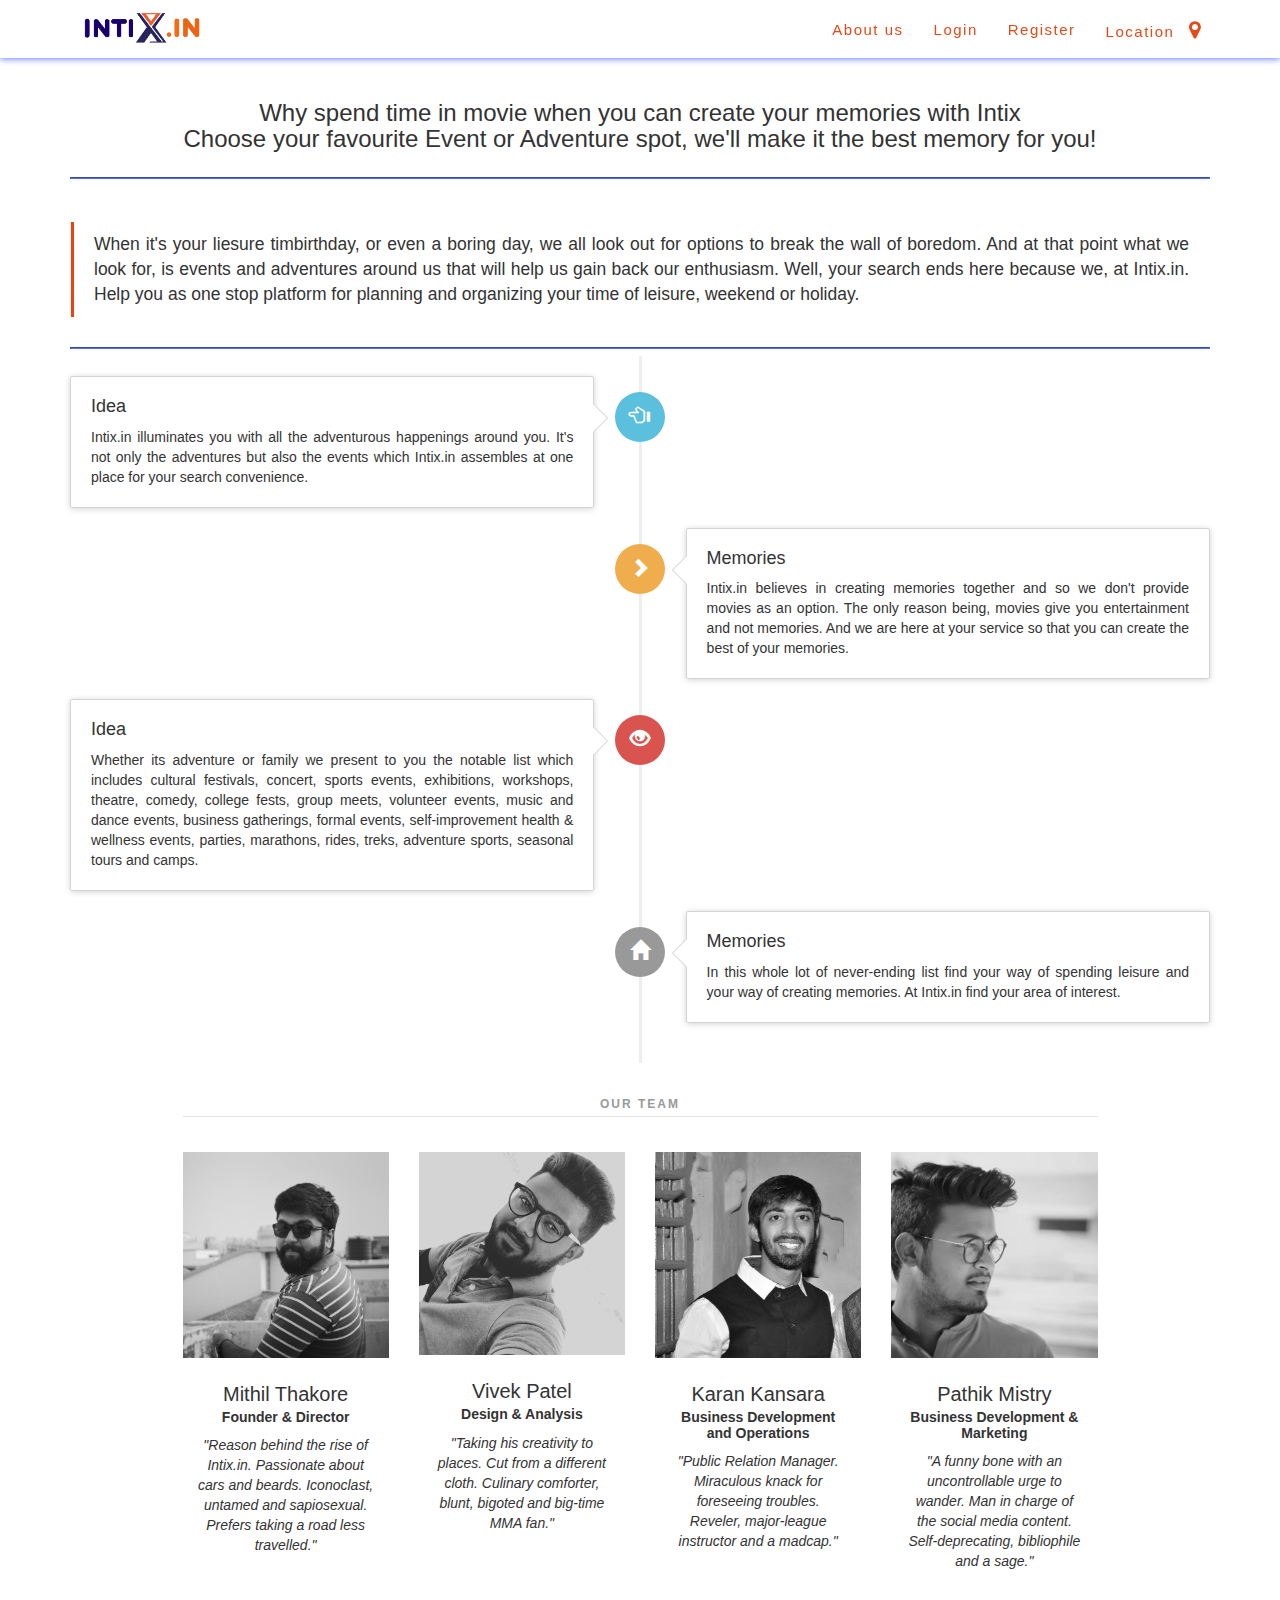
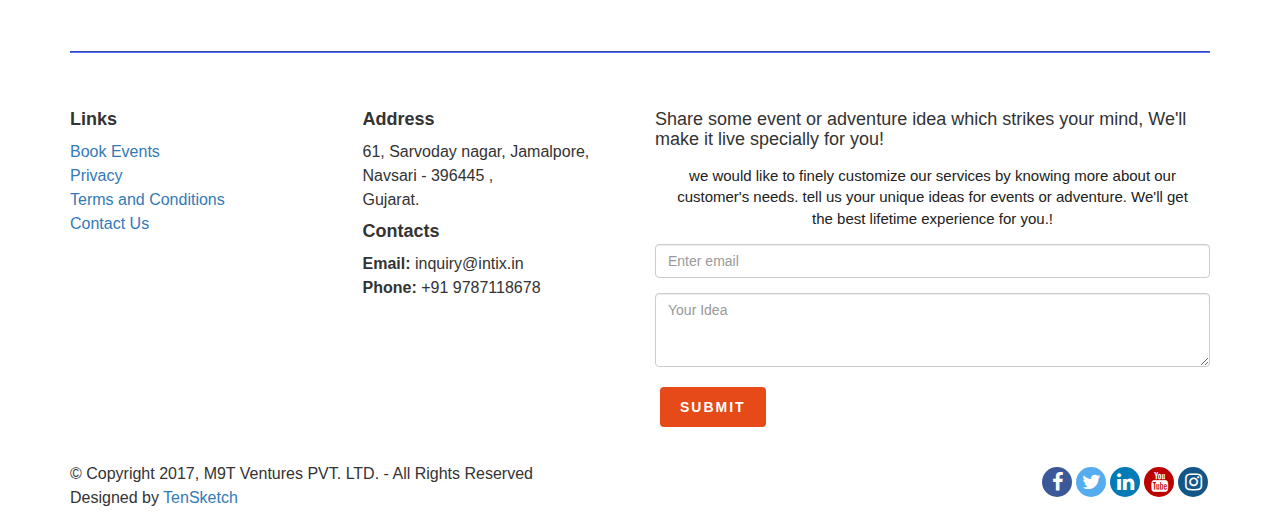
==== commit bbdb540e: "footer" ====
--- a/about.html
+++ b/about.html
@@ -233,7 +233,7 @@
                     <div class="col-sm-12 col-md-6 col-lg-6 col-xs-12">
                         <div class="copyright">
                             <p> © Copyright 2017, M9T Ventures PVT. LTD. - All Rights Reserved <br> 
-                                Designed by <a href="http://www.tensketch.com/" target="_blank">TenSketch</a>&nbsp;<span style="color: #FF5722">|</span>&nbsp;Developed by <a href="http://www.spyvebsolutions.com/" target="_blank">Spyveb Solutions</a></p>
+                                Designed by <a href="http://www.tensketch.com/" target="_blank">TenSketch</a></p>
                         </div>
                     </div>
                     <div class="col-sm-12 col-md-6 col-lg-6 col-xs-12">
